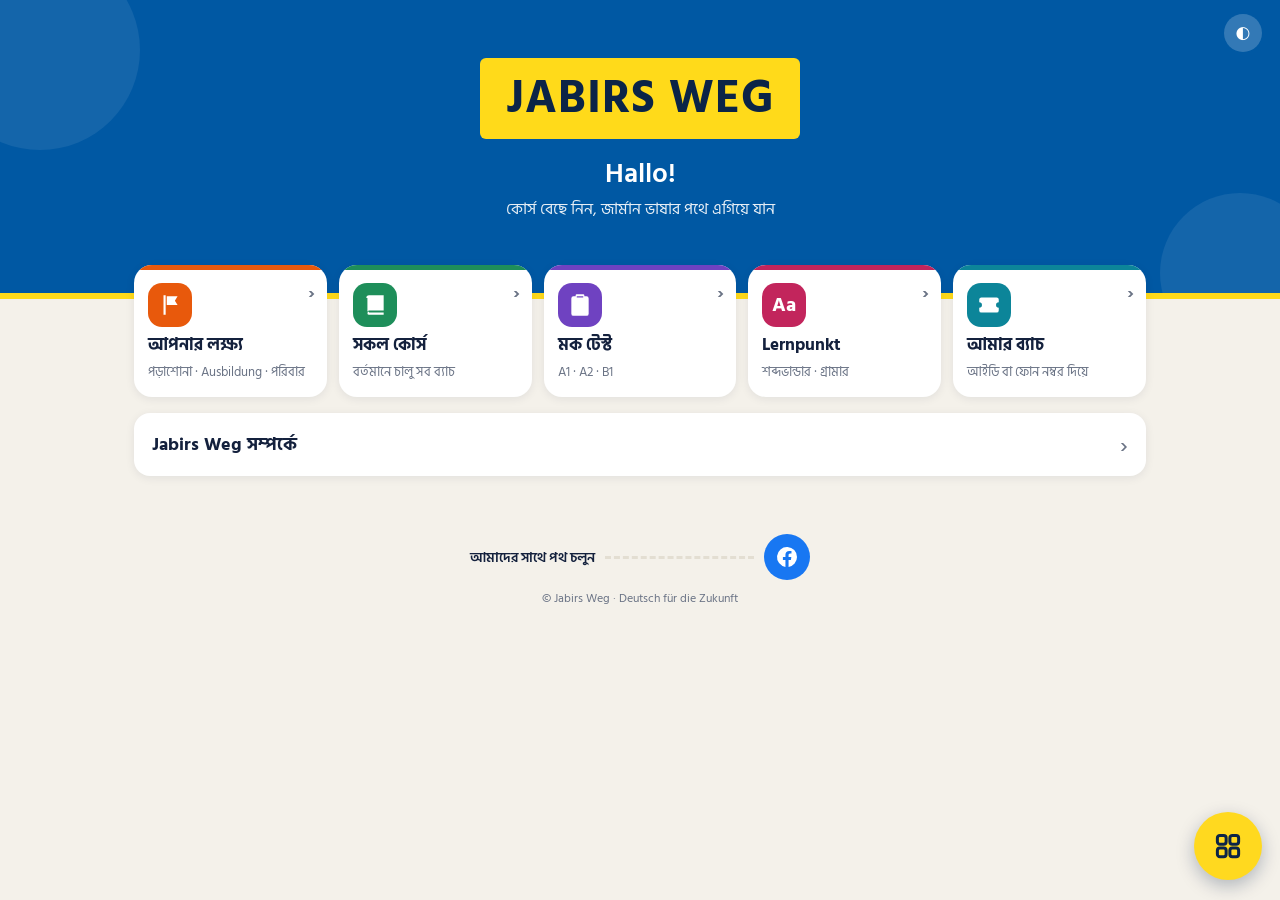
==== index.html @ dd2c8159 "Add files via upload" ====
<!DOCTYPE html>
<html lang="bn">
<head>
<meta charset="utf-8">
<meta name="viewport" content="width=device-width, initial-scale=1, viewport-fit=cover">
<title>Jabirs Weg</title>
<meta name="description" content="Deutsch für die Zukunft">
<meta property="og:type" content="website">
<meta property="og:site_name" content="Jabirs Weg">
<meta property="og:title" content="Jabirs Weg">
<meta property="og:description" content="Deutsch für die Zukunft">
<meta property="og:url" content="https://jabirsweg.live/">
<meta property="og:image" content="https://jabirsweg.live/og.png">
<meta property="og:image:type" content="image/png">
<meta property="og:image:width" content="1200">
<meta property="og:image:height" content="630">
<meta property="og:image:alt" content="Jabirs Weg">
<meta name="twitter:card" content="summary_large_image">
<meta name="twitter:image" content="https://jabirsweg.live/og.png">
<link rel="stylesheet" href="https://fonts.googleapis.com/css2?family=Hind+Siliguri:wght@400;500;600;700&display=swap">
<link rel="stylesheet" href="base.css?v=1">
<style>:root[data-theme="dark"]{--bg:#0e1625;--card:#16213a;--ink:#f1f4fa;--mute:#9aa6bf;--line:#2a3860;color-scheme:dark}
#thm{margin-left:auto;flex:none;width:38px;height:38px;border-radius:50%;border:0;background:rgba(255,255,255,.2);color:#fff;font-size:17px;line-height:1;cursor:pointer;padding:0}
#aboutCard>summary{list-style:none;cursor:pointer;display:flex;align-items:center;justify-content:space-between;gap:10px;-webkit-tap-highlight-color:transparent}#aboutCard>summary::-webkit-details-marker{display:none}#aboutCard>summary h2{margin:0}#aboutCard>summary::after{content:"›";font-size:26px;line-height:1;color:var(--mute);transition:transform .2s}#aboutCard[open]>summary::after{transform:rotate(90deg)}#aboutCard>p{animation:abin .25s ease both}@keyframes abin{from{opacity:0;transform:translateY(-4px)}to{opacity:1;transform:none}}
/* ===== স্মুথ ===== */
@view-transition{navigation:auto}
::view-transition-old(root),::view-transition-new(root){animation-duration:.22s}
html{background:var(--bg);scroll-behavior:smooth;-webkit-tap-highlight-color:transparent}
body,.card,.top,.tbody,footer,input{transition:background-color .25s ease,color .25s ease,border-color .25s ease}
button,a,.hc,.cc,.ht{transition:transform .15s ease,background-color .25s ease,color .25s ease,border-color .25s ease,opacity .2s ease,box-shadow .25s ease}
button:active,.hc:active,.cc:active,.ht:active{transform:scale(.97)}
@keyframes jwin{from{opacity:0;transform:translateY(8px)}to{opacity:1;transform:none}}
.jwa{animation:jwin .28s ease both}
@media (prefers-reduced-motion:reduce){*,*:before,*:after{animation:none!important;transition:none!important;scroll-behavior:auto!important}}
#bk{display:none!important}
main{animation:jwin .35s ease both}
main>section:not(.hide){animation:jwin .28s ease both}
</style>
<script>try{var _t=localStorage.getItem('th');if(_t)document.documentElement.setAttribute('data-theme',_t)}catch(e){}
function toggleTheme(){var d=document.documentElement,c=d.getAttribute('data-theme')||(matchMedia('(prefers-color-scheme:dark)').matches?'dark':'light'),n=c==='dark'?'light':'dark';d.setAttribute('data-theme',n);try{localStorage.setItem('th',n)}catch(e){}}</script>
<link rel="icon" href="favicon.ico?v=1" sizes="any">
<link rel="icon" type="image/png" sizes="192x192" href="icon-192.png?v=1">
<link rel="apple-touch-icon" href="apple-touch-icon.png?v=1">
<meta name="theme-color" content="#0058a3">
</head>
<body>
<div class="hero">
  <div class="top"><button id="bk" class="hide" onclick="go('')">← ফিরে যান</button><button id="thm" type="button" aria-label="ডার্ক মোড" onclick="toggleTheme()">◐</button></div>
  <div id="hHome">
    <div class="brand">Jabirs Weg</div>
    <div class="hi" id="hi">Hallo!</div>
    <p class="tag">কোর্স বেছে নিন, জার্মান ভাষার পথে এগিয়ে যান</p>
  </div>
  <div id="hCourse" class="hide">
    <div class="brand sm">Jabirs Weg</div>
    <div class="big" id="cBig"></div>
    <div class="hi" id="cTitle" style="margin-top:4px"></div>
    <p class="tag" id="cDesc"></p>
    <div id="cPrice" class="pricebadge hide"></div>
  </div>
  <div id="hAdm" class="hide"><div class="brand sm">Jabirs Weg</div><div class="hi">Admin Panel</div></div>
  <div id="hMy" class="hide"><div class="brand sm">Jabirs Weg</div><div class="hi" style="margin-top:12px">আমার ব্যাচ</div></div>
  <div id="hList" class="hide"><div class="brand sm">Jabirs Weg</div><div class="hi" style="margin-top:12px">সকল কোর্স</div></div>
  <div id="hGoal" class="hide"><div class="brand sm">Jabirs Weg</div><div class="hi" style="margin-top:12px">আপনার লক্ষ্য</div></div>
  <div id="hMock" class="hide"><div class="brand sm">Jabirs Weg</div><div class="hi" style="margin-top:12px">মক টেস্ট</div></div>
  <div id="hVocab" class="hide"><div class="brand sm">Jabirs Weg</div><div class="hi" style="margin-top:12px">ভোকাবুলারি</div></div>
</div>
<div class="stripe"></div>
<main>
  <section id="home">
    <button id="myBtn" class="hide"></button>
    <details class="card wide" id="aboutCard">
      <summary><h2>Jabirs Weg সম্পর্কে</h2></summary>
      <p style="font-size:15px;line-height:1.7;margin:6px 0 0">Jabirs Weg মানে “জাবিরের পথ”। জার্মান ভাষা শেখার এই পথে আমরা সহজ বাংলায়, ধাপে ধাপে আপনার পাশে আছি। একদম শূন্য থেকে শুরু করে স্বাধীনভাবে কথা বলা ও লেখা পর্যন্ত, নিয়মিত ক্লাস আর অনুশীলনের মাধ্যমে।</p>
      <div class="abt"><span>ছোট ব্যাচ</span><span>বাংলায় সহজ ব্যাখ্যা</span><span>A1 থেকে B1</span></div>
    </details>
  </section>
  <section id="list" class="hide">
    <div class="card wide" style="margin-top:14px"><h2>কোর্স বেছে নিন</h2><p class="sub">আপনার পছন্দের একটি কোর্স ট্যাপ করুন</p></div>
    <div id="cards" style="display:contents"><div class="card wide"><p class="sub">লোড হচ্ছে…</p></div></div>
    <div class="card wide hide" id="chipCard"><div id="fsub0" style="display:flex;flex-wrap:wrap;gap:8px"></div></div>
    <div class="card wide hide" id="doneCard"><h2>সম্পন্ন কোর্স</h2><p class="sub">যে ব্যাচগুলো সফলভাবে শেষ হয়েছে</p><div id="doneList"></div></div>
  </section>
  <section id="goal" class="hide">
    <div class="card wide" id="pathCard" style="margin-top:14px"><h2>আপনার লক্ষ্য কী?</h2><p class="sub">লক্ষ্যটা বেছে নিন, পথের স্টেশনগুলো একে একে খুলে যাবে</p><div class="mv" id="mv"></div><div id="mvTxt"></div></div>
  </section>
  <section id="mock" class="hide"><div id="mockBox"></div></section>
  <section id="vocab" class="hide"><div id="vocabBox"></div></section>

  <section id="course" class="hide">
    <div class="card">
      <div id="learnWrap"><h2>এই কোর্সে কী শিখবেন</h2><ul class="lrn" id="cList"></ul></div>
      <div id="cInfo"></div>
    </div>
    <div class="card">
      <div class="free"><div><h2>আসন পরিস্থিতি</h2><p class="sub" id="fsub"></p></div><div><b id="fn">30</b> <span class="sub">টি খালি</span></div></div>
      <div class="seats" id="seats"></div>
    </div>
    <div class="card hide" id="waitCard" style="text-align:center">
      <h2>রেজিস্ট্রেশন এখনো শুরু হয়নি</h2>
      <p class="sub">রেজিস্ট্রেশন শুরু হবে</p>
      <div style="font-size:18px;font-weight:700;margin:4px 0" id="waitWhen"></div>
      <div class="cd"><b id="waitCd" style="font-size:26px"></b></div>
      <p class="sub" style="margin-top:10px">সময় হলে এই পেজেই ফর্ম নিজে থেকে খুলে যাবে। পেজটা খোলা রাখুন।</p>
    </div>
    <div class="card" id="formCard">
      <h2 id="fTitle"></h2>
      <label class="f">নাম<input class="t" id="nm" autocomplete="name" spellcheck="false"></label>
      <label class="f">মোবাইল নম্বর<input class="t" id="ph" inputmode="tel" placeholder="01XXXXXXXXX" autocomplete="tel"></label>
      <label class="f">ইমেইল<input class="t" id="em" type="email" autocomplete="email"></label>
      <div aria-hidden="true" style="position:absolute;left:-9999px;top:auto;width:1px;height:1px;overflow:hidden"><label>Website<input id="hp" tabindex="-1" autocomplete="off"></label></div>
      <div style="background:var(--soft);border-radius:12px;padding:12px;margin-top:14px">
        <span class="sub">আপনি মানুষ কি না নিশ্চিত হতে ছোট একটা প্রশ্নের উত্তর দিন:</span>
        <div style="font-size:24px;font-weight:700;margin:6px 0" id="chQ">…</div>
        <input class="t" id="chA" inputmode="numeric" autocomplete="off" placeholder="উত্তর লিখুন">
        <button class="g" style="padding:4px 12px;font-size:12px;margin-top:8px" onclick="loadChallenge(true)">অন্য প্রশ্ন</button>
      </div>
      <button class="w" id="subBtn" onclick="submitReg()">আমার আসন বুক করুন →</button>
      <div class="msg" id="err"></div>
    </div>
    <div class="hide" id="okCard">
      <div class="card" style="text-align:center">
        <div>Willkommen! আমার আইডি</div>
        <div class="no2" id="okNo"></div>
        <p class="sub">আইডিটা সংরক্ষণ করুন। পেমেন্ট নিশ্চিত হলে "আমার ব্যাচ" পেজে স্ট্যাটাস Paid হবে।</p>
        <img id="tkImg" class="tkimg" alt="Ticket">
        <div class="tools" style="justify-content:center"><button onclick="saveTicket()">টিকিট ডাউনলোড</button><button class="g hide" id="shBtn" onclick="shareTicket()">শেয়ার করুন</button></div>
        <p class="sub" style="font-size:12px">ডাউনলোড না হলে ছবিটা চেপে ধরে সেভ করুন।</p>
        <button class="g w" onclick="copyNo()" id="cpBtn">আমার আইডি কপি করুন</button>
        <button class="w" onclick="go('my')">আমার ব্যাচ পেজ দেখুন →</button>
      </div>
    </div>
    <div class="card closed hide" id="closedCard">
      <h2 id="clTitle">Registration Closed</h2>
      <div id="clMsg"></div>
    </div>
  </section>

  <section id="my" class="hide">
    <div class="card" id="myLookup">
      <h2>আমার ব্যাচ দেখুন</h2>
      <p class="sub">আমার আইডি মনে না থাকলে মোবাইল নম্বর দিলেই হবে</p>
      <label class="f">আমার আইডি অথবা মোবাইল নম্বর<input class="t" id="myKey" placeholder="JW123456 অথবা 01XXXXXXXXX" autocomplete="off" spellcheck="false"></label>
      <button class="w" onclick="lookupMy()">দেখুন</button>
      <div class="msg" id="myErr"></div>
    </div>
    <div id="myRes" class="hide">
      <div id="myList"></div>
      <button class="w g" onclick="forgetMy()">অন্য বুকিং দেখুন</button>
    </div>
  </section>

  <section id="adm" class="hide">
    <div class="card" id="loginCard">
      <h2>Admin Login</h2>
      <label class="f">ইমেইল<input class="t" id="ae" type="email" autocomplete="username"></label>
      <label class="f">পাসওয়ার্ড<input class="t" id="pw" type="password" autocomplete="current-password"></label>
      <button class="w" onclick="login()">লগইন</button>
      <div class="msg" id="lerr"></div>
    </div>
    <div class="card hide" id="panel">
      <div class="tabs" id="tabs">
        <button class="on" data-t="ov">ওভারভিউ</button>
        <button data-t="bk">বুকিং<span class="cnt hide" id="newCnt"></span></button>
        <button data-t="co">কোর্স</button>
        <button class="lo" onclick="logout()">লগআউট</button>
      </div>

      <div id="tOv">
        <div id="newBanner" class="hide" onclick="goTab('bk')" style="background:#fff0b3;color:#6b5200;border-radius:10px;padding:10px 12px;margin-bottom:10px;font-weight:600;cursor:pointer"></div>
        <div id="sum" style="display:grid;grid-template-columns:repeat(auto-fit,minmax(100px,1fr));gap:8px"></div>
        <h2 class="sh">কোর্স অবস্থা <span class="sub" style="font-weight:400">(ট্যাপ করলে এডিট)</span></h2>
        <div id="ovCourses"></div>
        <h2 class="sh">সাম্প্রতিক বুকিং</h2>
        <div id="ovRecent"></div>
        <button class="g w" onclick="goTab('bk')">সব বুকিং দেখুন →</button>
      </div>

      <div id="tBk" class="hide">
        <div id="seenBar" class="hide"><span id="seenTxt"></span><button onclick="markSeen()">সব দেখেছি ✓</button></div>
        <input class="t" id="q" placeholder="নাম, বুকিং নম্বর, ফোন বা ব্যাচ কোড খুঁজুন" oninput="qIn()" autocomplete="off" spellcheck="false">
        <div class="tools" style="margin-top:8px"><button class="g" id="fBtn" onclick="toggleF()">ফিল্টার ▾</button><button onclick="csv()">CSV ডাউনলোড</button></div>
        <div id="fPanel" class="hide">
          <div class="tools">
            <select class="t" id="fc" onchange="fch()"><option value="">সব কোর্স</option></select>
            <select class="t" id="fb" onchange="fch()"><option value="">সব ব্যাচ</option></select>
            <select class="t" id="fp" onchange="fch()"><option value="">সব পেমেন্ট</option><option value="paid">Paid</option><option value="pending">Pending</option></select>
            <select class="t" id="fs" onchange="fch()"><option value="">সব স্ট্যাটাস</option><option value="active">Active</option><option value="cancelled">Cancelled</option></select>
            <button class="g" onclick="clearF()">রিসেট</button>
          </div>
        </div>
        <div class="sub" id="shown" style="margin:8px 0"></div>
        <div id="bkList"></div>
        <button class="g w hide" id="moreBtn" onclick="moreBk()">আরও দেখান</button>
      </div>

      <div id="tCo" class="hide">
        <button class="y w" style="margin-top:0" onclick="addCourse()">+ নতুন কোর্স যোগ করুন</button>
        <div id="ctl" style="margin-top:12px"></div>
        <h2 class="sh">সম্পন্ন কোর্স</h2>
        <p class="sub">"ব্যাচ সম্পন্ন করুন" চাপলে এখানে জমা হয় আর হোম পেজেও দেখায়।</p>
        <div id="doneAdm"></div>
      </div>
    </div>
  </section>
</main>
<footer><a class="fbw" href="https://www.facebook.com/share/1PiMuePZN2/" target="_blank" rel="noopener" aria-label="Facebook পেজে যান"><span>আমাদের সাথে পথ চলুন</span><i class="fbl"></i><span class="fb"><svg viewBox="0 0 24 24" width="24" height="24" fill="currentColor"><path d="M22 12a10 10 0 1 0-11.56 9.88v-6.99H7.9V12h2.54V9.8c0-2.5 1.49-3.89 3.78-3.89 1.09 0 2.24.2 2.24.2v2.46h-1.26c-1.24 0-1.63.77-1.63 1.56V12h2.78l-.44 2.89h-2.34v6.99A10 10 0 0 0 22 12z"/></svg></span></a><div>© Jabirs Weg · Deutsch für die Zukunft</div></footer>
<div id="dv" class="hide"><div id="dvh" class="dvh"></div><div id="dvb" class="dvb"></div><div id="dvn" class="dvn"></div></div>
<script src="config.js"></script>
<script>window.JW_V='3';</script>
<script src="core.js?v=2"></script>
<script src="courses.js?v=2"></script>
<script src="goal.js?v=3"></script>
<script src="ticket.js?v=3"></script>
<script src="payment.js?v=3"></script>
<script src="my.js?v=3"></script>
<script src="home2.js?v=4"></script>
<script src="boot.js?v=1"></script>
<script src="nav.js?v=2"></script>
</body>
</html>
---- base.css ----
:root{--bg:#f4f1ea;--card:#fff;--ink:#14213d;--mute:#6a7385;--line:#e3ded2;--yel:#ffda1a;--p:#0058a3;box-sizing:border-box;padding-bottom:env(safe-area-inset-bottom,0px)}
@media(prefers-color-scheme:dark){:root:not([data-theme="light"]){--bg:#0e1625;--card:#16213a;--ink:#f1f4fa;--mute:#9aa6bf;--line:#2a3860}}
*{box-sizing:border-box}
body{margin:0;background:var(--bg);color:var(--ink);font-family:'Hind Siliguri',system-ui,sans-serif;line-height:1.5;--soft:color-mix(in srgb,var(--p) 12%,var(--card))}
.hero{background:var(--p);color:#fff;padding:calc(env(safe-area-inset-top,0px) + 14px) 18px 56px;position:relative;text-align:center;overflow:hidden}
.hero:before,.hero:after{content:"";position:absolute;border-radius:50%;background:rgba(255,255,255,.08)}
.hero:before{width:200px;height:200px;left:-60px;top:-50px}.hero:after{width:160px;height:160px;right:-40px;bottom:-60px}
.top{display:flex;justify-content:space-between;position:relative;z-index:1;min-height:32px}
.top button{background:rgba(255,255,255,.18);color:#fff;padding:6px 14px;font-size:13px}
.brand{display:inline-block;margin-top:6px;background:var(--yel);color:#0b2447;font-weight:700;font-size:32px;letter-spacing:1px;text-transform:uppercase;padding:4px 18px;border-radius:6px;position:relative;z-index:1}
.brand.sm{font-size:16px;padding:2px 10px;margin:0}
.hi{font-size:22px;font-weight:600;margin:14px 0 2px;min-height:34px;position:relative;z-index:1}
.tag{opacity:.9;margin:0;position:relative;z-index:1}
.big{font-size:76px;font-weight:700;line-height:1;margin-top:6px;color:var(--yel);position:relative;z-index:1}
.stripe{height:6px;background:var(--yel)}
main{max-width:520px;margin:-34px auto 0;padding:0 14px 40px;position:relative;z-index:2}
.card{background:var(--card);border-radius:16px;padding:18px;margin-top:14px;box-shadow:0 2px 10px rgba(0,30,70,.08)}
h2{margin:0 0 4px;font-size:18px}
.sub{color:var(--mute);font-size:14px;margin:0}
.cc{display:flex;align-items:center;gap:14px;width:100%;text-align:left;background:var(--card);color:var(--ink);border-radius:16px;padding:14px;margin-top:12px;border:0;border-left:8px solid var(--c);box-shadow:0 2px 10px rgba(0,30,70,.08)}
.cc em{font-style:normal;font-weight:700;font-size:28px;background:var(--c);color:#fff;border-radius:14px;width:64px;height:64px;display:grid;place-items:center;flex:none}
.cc b{display:block;font-size:17px}.cc small{color:var(--mute);font-size:13px;font-weight:400}
.cc span.go{margin-left:auto;font-size:22px;color:var(--c)}
.free{display:flex;justify-content:space-between;align-items:baseline}
.free b{font-size:22px;color:var(--p)}
.seats{display:grid;grid-template-columns:repeat(10,1fr);gap:5px;margin-top:10px}
.seats i{aspect-ratio:1;border-radius:6px;border:2px solid var(--line);background:var(--soft)}
.seats i.t{background:var(--p);border-color:var(--p)}
ul.lrn{margin:8px 0 0;padding-left:20px;font-size:15px}
label.f{display:block;font-size:14px;font-weight:500;margin-top:10px}
.t{width:100%;padding:12px;margin-top:4px;border:1px solid var(--line);border-radius:10px;background:var(--bg);color:var(--ink);font:inherit}
button{font:inherit;font-weight:600;cursor:pointer;border:0;border-radius:24px;padding:12px 18px;background:var(--p);color:#fff}
button.y{background:var(--yel);color:#0b2447}
button.g{background:transparent;color:var(--ink);border:1px solid var(--line)}
.w{width:100%;margin-top:16px;font-size:16px}
.msg{margin-top:10px;font-size:14px;color:#c0392b}
.ticket{background:var(--p);color:#fff;border-radius:16px;padding:18px;position:relative;text-align:center;margin-top:14px}
.ticket:before,.ticket:after{content:"";position:absolute;top:56%;width:22px;height:22px;border-radius:50%;background:var(--bg)}
.ticket:before{left:-11px}.ticket:after{right:-11px}
.ticket .no{font-size:34px;font-weight:700;color:var(--yel);letter-spacing:1px}
.ticket hr{border:0;border-top:2px dashed rgba(255,255,255,.4);margin:14px 0}
.ticket p{margin:2px 0;font-size:14px}
.closed{text-align:center;border:2px solid var(--p)}
.closed h2{color:var(--p);font-size:24px}
.chk{display:flex;gap:8px;margin-top:8px}.chk .t{margin:0}
.res{margin-top:10px;font-size:14px}
.tools{display:flex;gap:8px;flex-wrap:wrap;margin:10px 0}
.tools .t{flex:1;min-width:150px;margin:0}
.sc{overflow-x:auto}
table{border-collapse:collapse;width:100%;font-size:13px;white-space:nowrap}
th,td{padding:8px;border-bottom:1px solid var(--line);text-align:left}
.pill{padding:2px 8px;border-radius:20px;font-size:12px;font-weight:600}
.pen{background:#fff0b3;color:#6b5200}.pd{background:#d3f0dc;color:#17632f}.cx{background:#f8d3d3;color:#8b1a1a}
td button{padding:4px 10px;font-size:12px;margin-right:4px}
.hide{display:none}
footer{text-align:center;color:var(--mute);font-size:12px;padding:10px}
@media(min-width:600px){main{max-width:680px}}
@media(min-width:900px){
main{max-width:1040px}
.hero{padding-bottom:72px}
.brand{font-size:46px;padding:6px 26px}.brand.sm{font-size:20px;padding:3px 12px}
.hi{font-size:28px}.big{font-size:100px}
#home:not(.hide){display:grid;grid-template-columns:repeat(3,1fr);gap:16px}
#home>*{margin-top:0!important}
.cc{flex-direction:column;text-align:center;padding:28px 16px;border-left:0;border-top:8px solid var(--c);gap:10px}
.cc span.go{margin:0}
#course:not(.hide){display:grid;grid-template-columns:1fr 1fr;gap:16px;align-items:start}
#course>*{margin-top:0}
#course>:nth-child(-n+2){grid-column:1}
#course>:nth-child(n+3){grid-column:2;grid-row:1/span 2}
#adm #loginCard{max-width:420px;margin:14px auto 0}
}
.bdg{background:var(--soft);color:var(--ink);font-size:12px;padding:2px 10px;border-radius:20px;font-weight:600}
.bdg.off{background:#f8d3d3;color:#8b1a1a}
.cc .bdg{margin-left:auto}.cc span.go{margin-left:10px}
.tile{background:var(--soft);border-radius:10px;padding:8px;text-align:center;font-size:12px}
.tile b{display:block;font-size:22px;color:var(--p)}
.lc{border:1px solid var(--line);border-radius:12px;padding:10px 12px;margin-bottom:10px}
@media(min-width:900px){.cc .bdg,.cc span.go{margin:0}}
.irow{display:flex;justify-content:space-between;gap:14px;padding:7px 0;border-bottom:1px dashed var(--line);font-size:14px}
.irow span{color:var(--mute);flex:none}.irow b{text-align:right;font-weight:600}
.bdg{white-space:nowrap}
.seats{grid-template-columns:repeat(10,minmax(0,1fr))}
.seats i{display:block;min-width:0}
.cc small{display:block}
.cc .bdg{margin:6px 0 0;display:inline-block;font-size:14px;font-weight:700}
.wide{grid-column:1/-1}
textarea.t{resize:vertical;margin-top:8px;display:block}
select.t{margin-top:0}
@media(min-width:900px){#cards>.cc{margin-top:0}}
.tabs{display:flex;gap:6px;position:sticky;top:0;background:var(--card);padding:6px 0 10px;z-index:5;overflow-x:auto;margin-bottom:6px}
.tabs button{background:var(--soft);color:var(--ink);padding:9px 14px;font-size:14px;white-space:nowrap;flex:none}
.tabs button.on{background:var(--p);color:#fff}
.tabs .lo{margin-left:auto;background:transparent;border:1px solid var(--line)}
.cnt{background:#c0392b;color:#fff;border-radius:10px;padding:0 7px;font-size:12px;margin-left:6px}
.sh{font-size:15px;margin:18px 0 8px}
.bk{border:1px solid var(--line);border-radius:12px;padding:10px 12px;margin-bottom:8px}
.bk .tools{margin:8px 0 0}.bk .tools button{padding:6px 12px;font-size:13px;flex:none}
.bk-top{display:flex;justify-content:space-between;align-items:center;gap:8px}
.bk a{color:var(--ink)}
.row{display:flex;justify-content:space-between;align-items:center;gap:10px;padding:9px 0;border-bottom:1px solid var(--line);font-size:14px}
.prog{height:6px;background:var(--line);border-radius:4px;overflow:hidden;margin-top:4px}.prog i{display:block;height:100%}
.crow{border:1px solid var(--line);border-radius:12px;margin-bottom:10px;overflow:hidden}
.crow .hd{display:flex;justify-content:space-between;align-items:center;gap:8px;padding:10px 12px;cursor:pointer}
.crow .qk{display:flex;gap:6px;flex-wrap:wrap;padding:0 12px 10px}
.crow .qk button{padding:5px 12px;font-size:12px;background:var(--soft);color:var(--ink)}
.crow .qk button.on{background:#d3f0dc;color:#17632f}.crow .qk button.off{background:#f8d3d3;color:#8b1a1a}
.crow .ed{padding:0 12px 12px;border-top:1px dashed var(--line)}
.ed .grp{font-weight:600;font-size:13px;color:var(--mute);margin:14px 0 2px}
#seenBar{display:flex;justify-content:space-between;align-items:center;gap:8px;background:#fff0b3;color:#6b5200;border-radius:10px;padding:8px 12px;margin:10px 0;font-weight:600;font-size:14px}
#seenBar button{padding:5px 12px;font-size:13px}
.tkimg{width:100%;max-width:560px;border-radius:12px;display:block;margin:12px auto;box-shadow:0 2px 12px rgba(0,30,70,.18)}
.no2{font-size:30px;font-weight:700;color:var(--p);letter-spacing:1px}
.cd{background:var(--soft);border-radius:14px;padding:14px;text-align:center;font-size:15px;margin-top:8px}
.cd b{display:block;font-size:34px;color:var(--p);line-height:1.2}
#dv{position:fixed;left:0;right:0;top:0;bottom:0;z-index:60;background:var(--bg);overflow-y:auto;-webkit-overflow-scrolling:touch}
.dvh{color:#fff;text-align:center;padding:calc(env(safe-area-inset-top,0px) + 12px) 16px 64px}
.xb{background:rgba(255,255,255,.2);color:#fff;padding:7px 14px;font-size:13px}
.av{width:76px;height:76px;border-radius:50%;background:rgba(255,255,255,.22);display:grid;place-items:center;font-size:34px;font-weight:700;margin:10px auto 8px}
.dn{font-size:24px;margin:0;line-height:1.3}
.dno{margin-top:4px;font-size:15px;opacity:.95;letter-spacing:.5px}
.cp{background:rgba(255,255,255,.2);color:#fff;padding:2px 10px;font-size:12px;margin-left:6px}
.dp{margin-top:10px;display:flex;gap:6px;justify-content:center;flex-wrap:wrap}
.dvb{max-width:560px;margin:-44px auto 0;padding:0 14px 110px;position:relative}
.dvb .card{margin-top:12px}
.dvb .irow a{color:var(--ink);font-weight:600}
.dvn{position:fixed;left:0;right:0;bottom:0;display:flex;gap:8px;padding:10px 14px calc(env(safe-area-inset-bottom,0px) + 10px);background:var(--card);border-top:1px solid var(--line);z-index:61}
.dvn button{padding:12px 16px}
.dvn .mid{flex:1}
button:disabled{opacity:.4}

.chs{display:flex;flex-wrap:wrap;gap:5px;margin-top:6px}.chs u{text-decoration:none;font-size:12px;background:var(--soft);padding:2px 8px;border-radius:20px}
.cc>span:nth-child(2){flex:1;min-width:0}
.bar{display:block;height:6px;border-radius:6px;background:var(--soft);margin-top:8px;overflow:hidden}.bar s{display:block;height:100%;background:var(--c);border-radius:6px}
.bdg.hot{background:#ffe0e0;color:#a31919}
@media(min-width:900px){.chs{justify-content:center}.cc>span:nth-child(2){align-self:stretch;flex:none}}
.wg{display:flex;justify-content:space-between;margin-top:16px;position:relative}
.wg:before{content:"";position:absolute;left:8%;right:8%;top:26px;border-top:3px dashed var(--line)}
.wg a{position:relative;z-index:1;text-align:center;flex:1;cursor:pointer}
.wg i{font-style:normal;display:grid;place-items:center;width:52px;height:52px;margin:0 auto;border-radius:50%;background:var(--c);color:#fff;font-weight:700;box-shadow:0 0 0 5px var(--card)}
.wg .fin i{font-size:24px}.wg small{display:block;color:var(--mute);font-size:12px;margin-top:6px}
.abt{display:flex;flex-wrap:wrap;gap:8px;margin-top:12px}.abt span{background:var(--soft);border-radius:20px;padding:4px 12px;font-size:13px;font-weight:600}
.fb{display:inline-grid;place-items:center;width:46px;height:46px;border-radius:50%;background:#1877f2;color:#fff;margin:4px 0 8px}

.mt{background:var(--soft);border-radius:12px;padding:12px;margin-top:12px;font-size:14px;line-height:1.7}.mt small{display:block;color:var(--mute);margin-top:6px;font-size:12px;line-height:1.5}
.tl{margin:16px 0 0;padding:0;list-style:none}
.tl li{position:relative;padding:2px 0 16px 40px;font-size:15px;line-height:1.5;opacity:0;animation:tlin .4s ease forwards}
.tl li:before{content:"";position:absolute;left:12px;top:28px;bottom:0;border-left:3px dashed var(--line)}
.tl li:last-child{padding-bottom:0}.tl li:last-child:before{display:none}
.tl li i{position:absolute;left:0;top:0;width:28px;height:28px;border-radius:50%;background:var(--soft);border:2px solid var(--line);font-style:normal;font-size:13px;font-weight:700;display:grid;place-items:center}
.tl li.me i{background:var(--yel);border-color:var(--yel);color:#0b2447}.tl li.me b{display:block}
.tl .tg{display:inline-block;background:var(--yel);color:#0b2447;font-size:12px;font-weight:700;border-radius:20px;padding:1px 10px;margin-top:2px}
.tl small{display:block;color:var(--mute);font-size:12px;margin-top:10px}
.gt{background:var(--soft);border-radius:14px;padding:14px;margin-top:12px;text-align:center}.gt .de{font-size:22px;font-weight:700;color:var(--p)}.gt .pr{font-size:15px;margin-top:4px}.gt .mn{color:var(--mute);font-size:14px;margin-top:2px}.gt small{display:block;margin-top:10px;color:var(--mute);font-size:12px}
.tl{margin:16px 0 0;padding:0;list-style:none}
.tl li{position:relative;padding:2px 0 16px 40px;font-size:15px;line-height:1.5;opacity:0;animation:tlin .4s ease forwards}
.tl li:before{content:"";position:absolute;left:12px;top:30px;bottom:2px;border-left:3px dashed var(--line)}
.tl li:last-child{padding-bottom:0}.tl li:last-child:before{display:none}
.tl li i{position:absolute;left:0;top:0;width:28px;height:28px;border-radius:50%;background:var(--soft);border:2px solid var(--line);font-style:normal;font-size:13px;font-weight:700;display:grid;place-items:center}
.tl li.me i{background:var(--yel);border-color:var(--yel);color:#0b2447}.tl li.me b{display:block}
.tl .tg{display:inline-block;background:var(--yel);color:#0b2447;font-size:12px;font-weight:700;border-radius:20px;padding:1px 10px;margin-top:2px}
.tn{display:block;color:var(--mute);font-size:12px;margin-top:12px}
.mv{display:grid;grid-template-columns:repeat(3,1fr);gap:8px;margin-top:12px}.mv button{display:flex;flex-direction:column;align-items:center;gap:4px;background:var(--soft);color:var(--ink);border-radius:16px;padding:12px 6px;font-size:13px;line-height:1.3}.mv button span{font-size:30px;line-height:1}.mv button.on{background:var(--p);color:#fff}.mv button.on+*{}
@keyframes tlin{from{opacity:0;transform:translateY(8px)}to{opacity:1;transform:none}}@media(prefers-reduced-motion:reduce){.tl li{animation:none;opacity:1}}
.fbw{display:flex;align-items:center;gap:10px;max-width:340px;margin:8px auto 10px;color:var(--ink);text-decoration:none;font-size:14px;font-weight:600}.fbl{flex:1;border-top:3px dashed var(--line)}.fbw .fb{margin:0;flex:none}
.sws{display:flex;flex-wrap:wrap;gap:8px;align-items:center;margin:8px 0 4px}
.sw{width:34px;height:34px;border-radius:50%;padding:0;border:3px solid var(--card);box-shadow:0 0 0 1px var(--line)}
.sw.on{box-shadow:0 0 0 3px var(--ink)}
.swc{position:relative;width:34px;height:34px;border-radius:50%;border:2px dashed var(--mute);display:grid;place-items:center;cursor:pointer;font-weight:700;overflow:hidden;color:var(--mute)}
.swc input{position:absolute;left:0;top:0;width:100%;height:100%;opacity:0;cursor:pointer}
.dc{width:44px;height:44px;border-radius:12px;color:#fff;font-weight:700;display:grid;place-items:center;flex:none;font-size:15px}
.pr{display:inline-block;background:var(--yel);color:#0b2447;font-weight:700;font-size:14px;padding:2px 12px;border-radius:12px;margin-bottom:6px}
.pricebadge{display:inline-block;background:var(--yel);color:#0b2447;font-weight:700;font-size:20px;padding:6px 20px;border-radius:24px;margin-top:12px;position:relative;z-index:1}
/* সকল কোর্স পেজ */
@media(min-width:900px){#list:not(.hide){display:grid;grid-template-columns:repeat(3,1fr);gap:16px}#list>*{margin-top:0!important}}
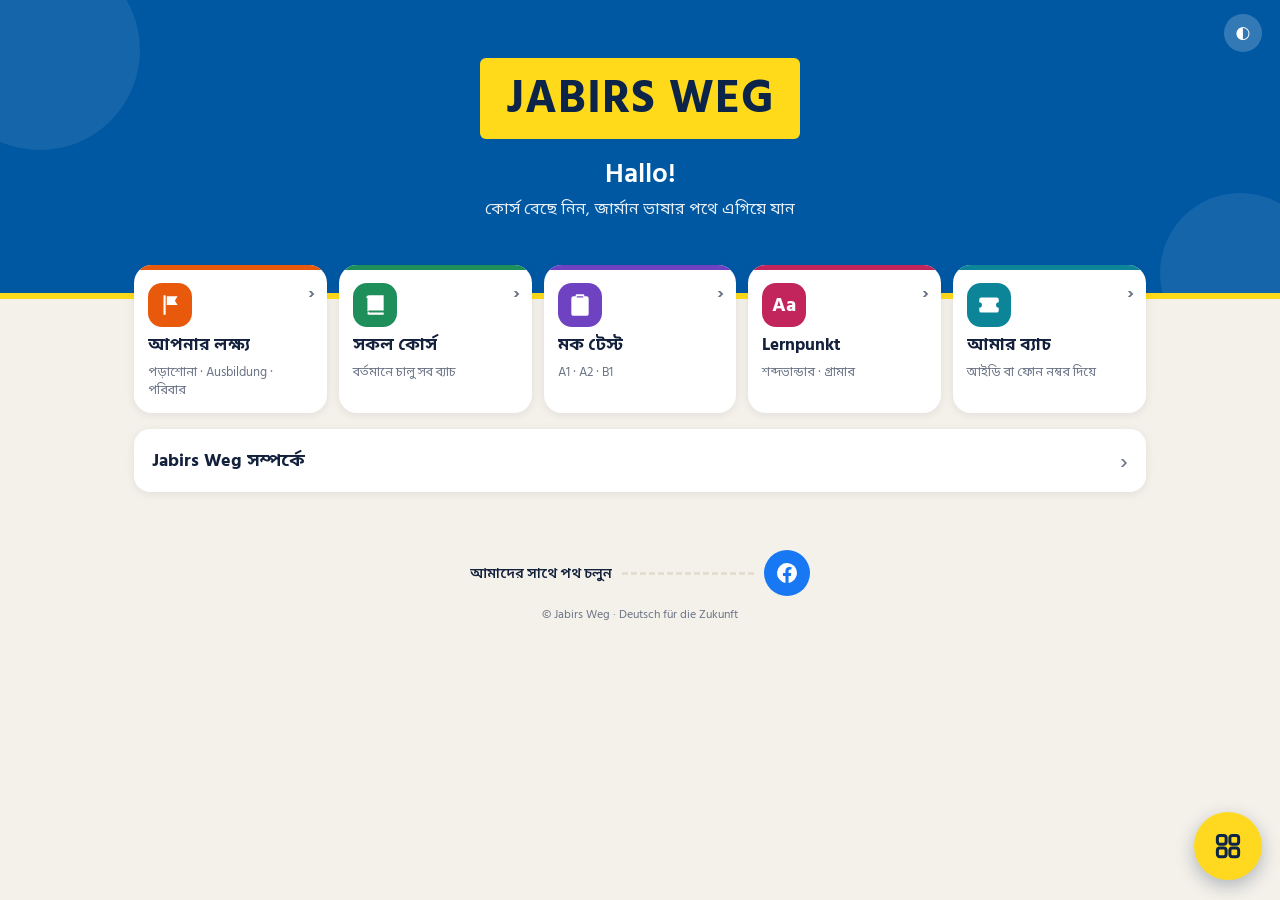
==== commit 8f551083: "Add files via upload" ====
--- a/index.html
+++ b/index.html
@@ -18,7 +18,7 @@
 <meta name="twitter:card" content="summary_large_image">
 <meta name="twitter:image" content="https://jabirsweg.live/og.png">
 <link rel="stylesheet" href="https://fonts.googleapis.com/css2?family=Hind+Siliguri:wght@400;500;600;700&display=swap">
-<link rel="stylesheet" href="base.css?v=1">
+<link rel="stylesheet" href="base.css?v=2">
 <style>:root[data-theme="dark"]{--bg:#0e1625;--card:#16213a;--ink:#f1f4fa;--mute:#9aa6bf;--line:#2a3860;color-scheme:dark}
 #thm{margin-left:auto;flex:none;width:38px;height:38px;border-radius:50%;border:0;background:rgba(255,255,255,.2);color:#fff;font-size:17px;line-height:1;cursor:pointer;padding:0}
 #aboutCard>summary{list-style:none;cursor:pointer;display:flex;align-items:center;justify-content:space-between;gap:10px;-webkit-tap-highlight-color:transparent}#aboutCard>summary::-webkit-details-marker{display:none}#aboutCard>summary h2{margin:0}#aboutCard>summary::after{content:"›";font-size:26px;line-height:1;color:var(--mute);transition:transform .2s}#aboutCard[open]>summary::after{transform:rotate(90deg)}#aboutCard>p{animation:abin .25s ease both}@keyframes abin{from{opacity:0;transform:translateY(-4px)}to{opacity:1;transform:none}}
@@ -42,6 +42,9 @@
 <link rel="icon" type="image/png" sizes="192x192" href="icon-192.png?v=1">
 <link rel="apple-touch-icon" href="apple-touch-icon.png?v=1">
 <meta name="theme-color" content="#0058a3">
+<link rel="preload" href="bn-400.woff" as="font" type="font/woff" crossorigin>
+<link rel="preload" href="bn-700.woff" as="font" type="font/woff" crossorigin>
+<link rel="stylesheet" href="fonts.css?v=1">
 </head>
 <body>
 <div class="hero">
@@ -216,6 +219,6 @@
 <script src="my.js?v=3"></script>
 <script src="home2.js?v=4"></script>
 <script src="boot.js?v=1"></script>
-<script src="nav.js?v=2"></script>
+<script src="nav.js?v=3"></script>
 </body>
 </html>
--- a/base.css
+++ b/base.css
@@ -3,7 +3,7 @@
 :root{--bg:#f4f1ea;--card:#fff;--ink:#14213d;--mute:#6a7385;--line:#e3ded2;--yel:#ffda1a;--p:#0058a3;box-sizing:border-box;padding-bottom:env(safe-area-inset-bottom,0px)}
 @media(prefers-color-scheme:dark){:root:not([data-theme="light"]){--bg:#0e1625;--card:#16213a;--ink:#f1f4fa;--mute:#9aa6bf;--line:#2a3860}}
 *{box-sizing:border-box}
-body{margin:0;background:var(--bg);color:var(--ink);font-family:'Hind Siliguri',system-ui,sans-serif;line-height:1.5;--soft:color-mix(in srgb,var(--p) 12%,var(--card))}
+body{margin:0;background:var(--bg);color:var(--ink);font-family:'Noto Sans Bengali','Hind Siliguri',system-ui,sans-serif;line-height:1.5;--soft:color-mix(in srgb,var(--p) 12%,var(--card))}
 .hero{background:var(--p);color:#fff;padding:calc(env(safe-area-inset-top,0px) + 14px) 18px 56px;position:relative;text-align:center;overflow:hidden}
 .hero:before,.hero:after{content:"";position:absolute;border-radius:50%;background:rgba(255,255,255,.08)}
 .hero:before{width:200px;height:200px;left:-60px;top:-50px}.hero:after{width:160px;height:160px;right:-40px;bottom:-60px}
--- a/fonts.css
+++ b/fonts.css
@@ -0,0 +1,5 @@
+/* বাংলা ফন্ট: Noto Sans Bengali (শুধু বাংলা অক্ষর)। ইংরেজি/জার্মান অক্ষর Hind Siliguri থেকে আসে */
+@font-face{font-family:'Noto Sans Bengali';src:url(bn-400.woff) format('woff');font-weight:400 500;font-style:normal;font-display:swap;unicode-range:U+0980-09FF,U+0964-0965,U+200C-200D,U+25CC}
+@font-face{font-family:'Noto Sans Bengali';src:url(bn-600.woff) format('woff');font-weight:600;font-style:normal;font-display:swap;unicode-range:U+0980-09FF,U+0964-0965,U+200C-200D,U+25CC}
+@font-face{font-family:'Noto Sans Bengali';src:url(bn-700.woff) format('woff');font-weight:700;font-style:normal;font-display:swap;unicode-range:U+0980-09FF,U+0964-0965,U+200C-200D,U+25CC}
+@font-face{font-family:'Noto Sans Bengali';src:url(bn-900.woff) format('woff');font-weight:800 900;font-style:normal;font-display:swap;unicode-range:U+0980-09FF,U+0964-0965,U+200C-200D,U+25CC}
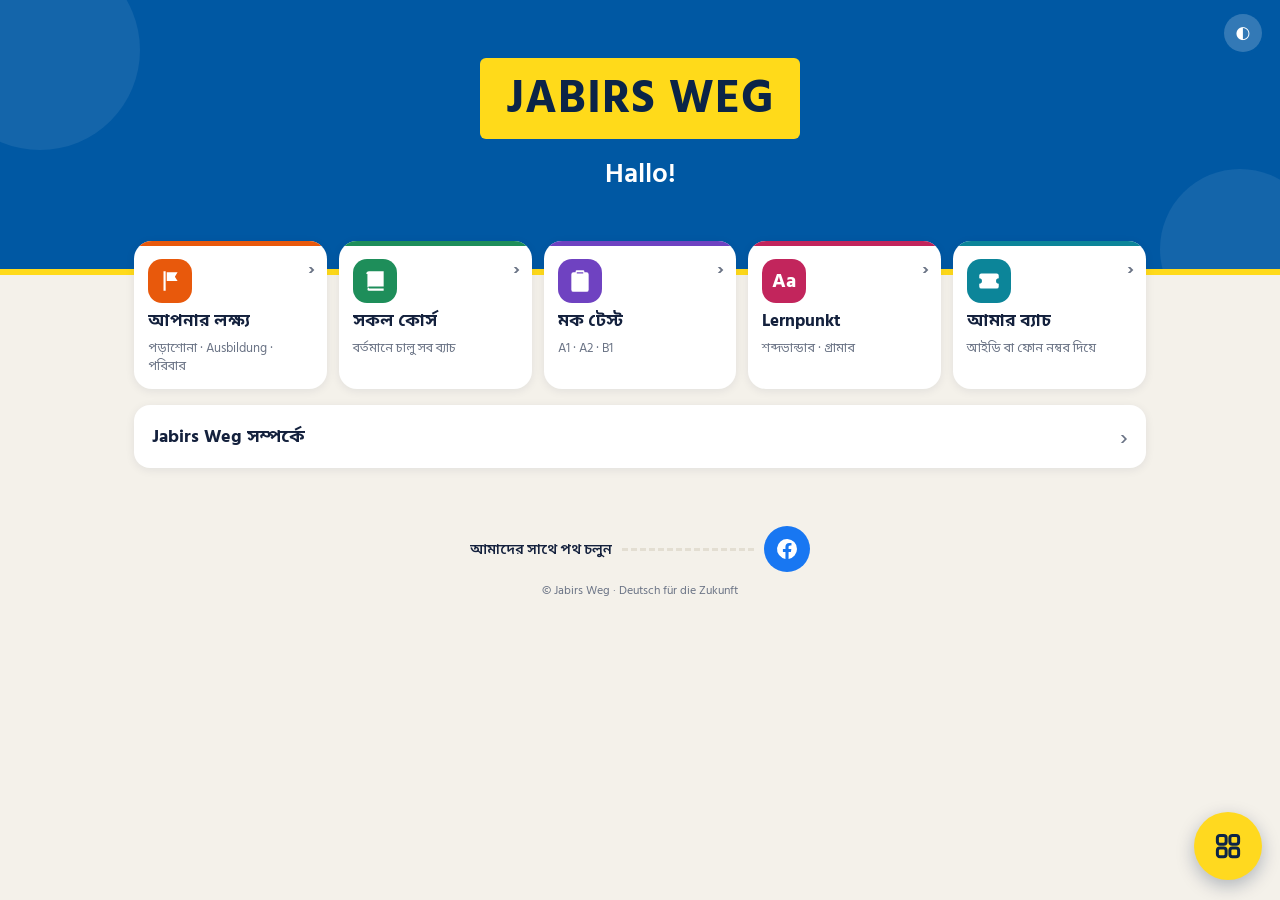
==== commit c467297a: "Update index.html" ====
--- a/index.html
+++ b/index.html
@@ -32,7 +32,7 @@
 @keyframes jwin{from{opacity:0;transform:translateY(8px)}to{opacity:1;transform:none}}
 .jwa{animation:jwin .28s ease both}
 @media (prefers-reduced-motion:reduce){*,*:before,*:after{animation:none!important;transition:none!important;scroll-behavior:auto!important}}
-#bk{display:none!important}
+#bk{display:none!important}@media (hover:hover) and (pointer:fine){#bk:not(.hide){display:inline-block!important}}
 main{animation:jwin .35s ease both}
 main>section:not(.hide){animation:jwin .28s ease both}
 </style>
@@ -52,7 +52,6 @@
   <div id="hHome">
     <div class="brand">Jabirs Weg</div>
     <div class="hi" id="hi">Hallo!</div>
-    <p class="tag">কোর্স বেছে নিন, জার্মান ভাষার পথে এগিয়ে যান</p>
   </div>
   <div id="hCourse" class="hide">
     <div class="brand sm">Jabirs Weg</div>
@@ -210,7 +209,7 @@
 <footer><a class="fbw" href="https://www.facebook.com/share/1PiMuePZN2/" target="_blank" rel="noopener" aria-label="Facebook পেজে যান"><span>আমাদের সাথে পথ চলুন</span><i class="fbl"></i><span class="fb"><svg viewBox="0 0 24 24" width="24" height="24" fill="currentColor"><path d="M22 12a10 10 0 1 0-11.56 9.88v-6.99H7.9V12h2.54V9.8c0-2.5 1.49-3.89 3.78-3.89 1.09 0 2.24.2 2.24.2v2.46h-1.26c-1.24 0-1.63.77-1.63 1.56V12h2.78l-.44 2.89h-2.34v6.99A10 10 0 0 0 22 12z"/></svg></span></a><div>© Jabirs Weg · Deutsch für die Zukunft</div></footer>
 <div id="dv" class="hide"><div id="dvh" class="dvh"></div><div id="dvb" class="dvb"></div><div id="dvn" class="dvn"></div></div>
 <script src="config.js"></script>
-<script>window.JW_V='3';</script>
+<script>window.JW_V='5';</script>
 <script src="core.js?v=2"></script>
 <script src="courses.js?v=2"></script>
 <script src="goal.js?v=3"></script>
@@ -219,6 +218,6 @@
 <script src="my.js?v=3"></script>
 <script src="home2.js?v=4"></script>
 <script src="boot.js?v=1"></script>
-<script src="nav.js?v=3"></script>
+<script src="nav.js?v=4"></script>
 </body>
 </html>
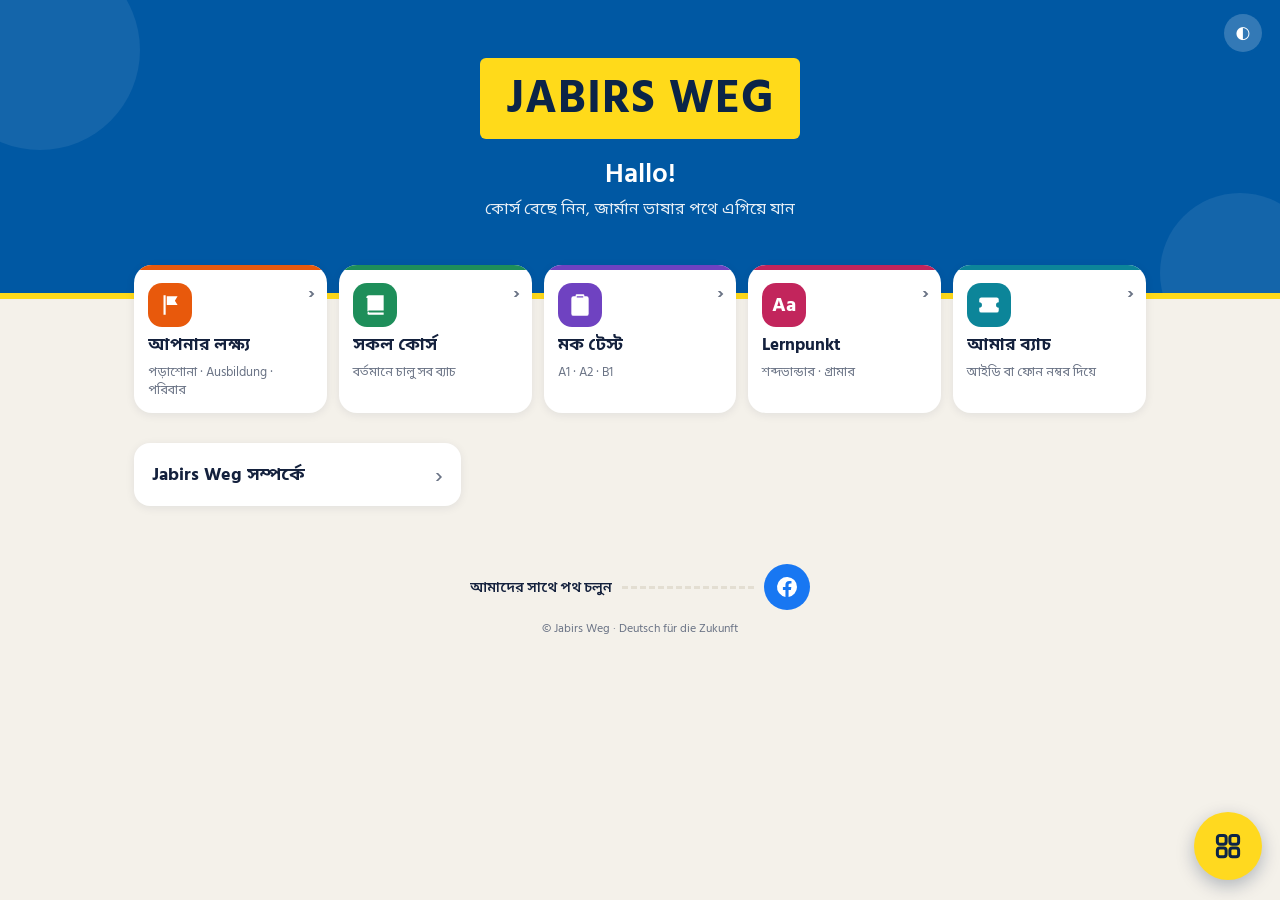
==== commit 46f5bab2: "Update index.html" ====
--- a/index.html
+++ b/index.html
@@ -4,12 +4,14 @@
 <meta charset="utf-8">
 <meta name="viewport" content="width=device-width, initial-scale=1, viewport-fit=cover">
 <title>Jabirs Weg</title>
+<script type="application/ld+json">{"@context":"https://schema.org","@type":"WebSite","name":"Jabirs Weg","alternateName":"Jabirs Weg","url":"https://www.jabirsweg.live/"}</script>
+<meta name="application-name" content="Jabirs Weg">
 <meta name="description" content="Deutsch für die Zukunft">
 <meta property="og:type" content="website">
 <meta property="og:site_name" content="Jabirs Weg">
 <meta property="og:title" content="Jabirs Weg">
 <meta property="og:description" content="Deutsch für die Zukunft">
-<meta property="og:url" content="https://jabirsweg.live/">
+<meta property="og:url" content="https://www.jabirsweg.live/">
 <meta property="og:image" content="https://jabirsweg.live/og.png">
 <meta property="og:image:type" content="image/png">
 <meta property="og:image:width" content="1200">
@@ -52,6 +54,7 @@
   <div id="hHome">
     <div class="brand">Jabirs Weg</div>
     <div class="hi" id="hi">Hallo!</div>
+    <p class="tag">কোর্স বেছে নিন, জার্মান ভাষার পথে এগিয়ে যান</p>
   </div>
   <div id="hCourse" class="hide">
     <div class="brand sm">Jabirs Weg</div>
@@ -71,11 +74,13 @@
 <main>
   <section id="home">
     <button id="myBtn" class="hide"></button>
-    <details class="card wide" id="aboutCard">
+    <div data-nosnippet>
+<details class="card wide" id="aboutCard">
       <summary><h2>Jabirs Weg সম্পর্কে</h2></summary>
       <p style="font-size:15px;line-height:1.7;margin:6px 0 0">Jabirs Weg মানে “জাবিরের পথ”। জার্মান ভাষা শেখার এই পথে আমরা সহজ বাংলায়, ধাপে ধাপে আপনার পাশে আছি। একদম শূন্য থেকে শুরু করে স্বাধীনভাবে কথা বলা ও লেখা পর্যন্ত, নিয়মিত ক্লাস আর অনুশীলনের মাধ্যমে।</p>
       <div class="abt"><span>ছোট ব্যাচ</span><span>বাংলায় সহজ ব্যাখ্যা</span><span>A1 থেকে B1</span></div>
     </details>
+</div>
   </section>
   <section id="list" class="hide">
     <div class="card wide" style="margin-top:14px"><h2>কোর্স বেছে নিন</h2><p class="sub">আপনার পছন্দের একটি কোর্স ট্যাপ করুন</p></div>
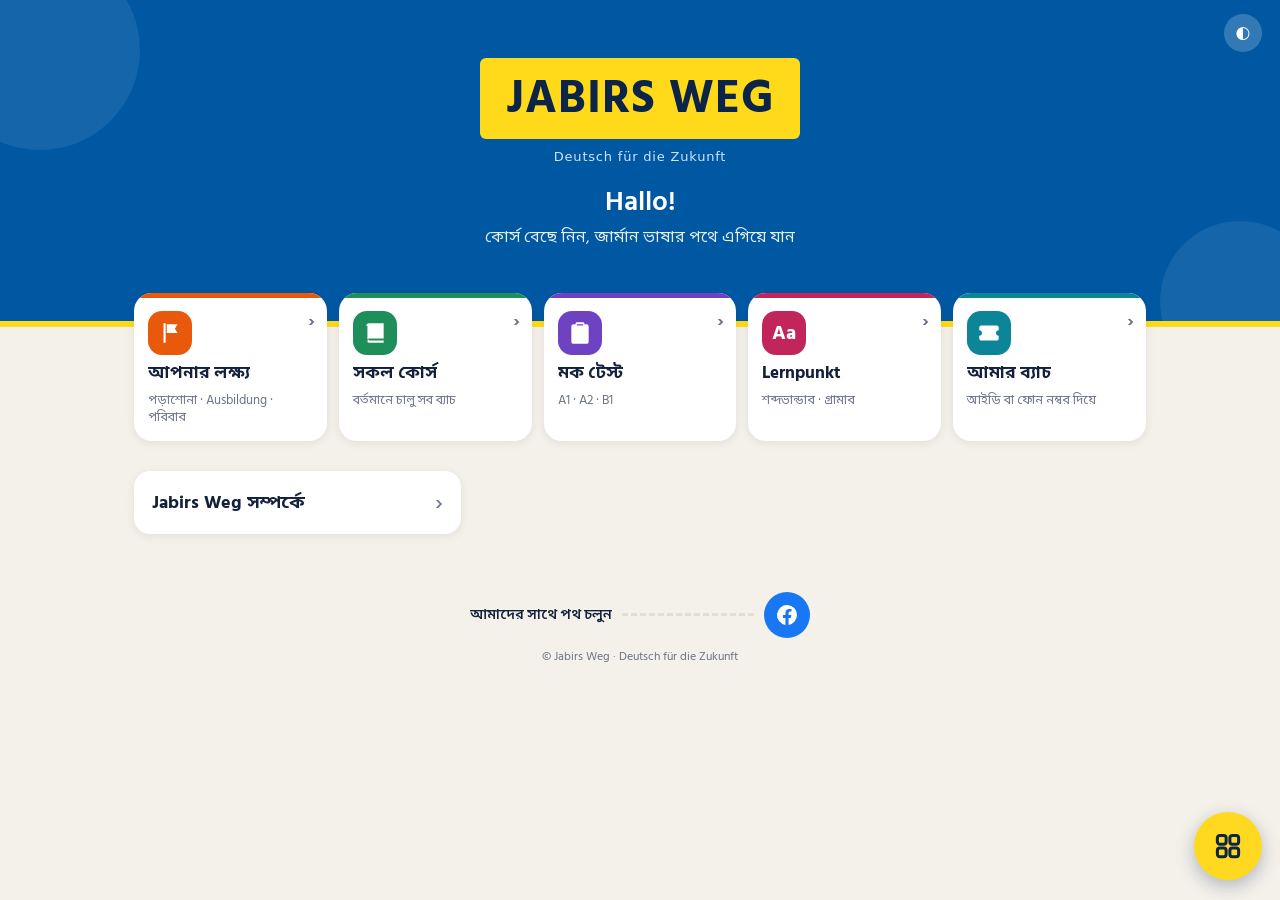
==== commit f55bbb3e: "Enhance SEO with data-nosnippet and footer updates Added data-nosnippet attribute to various section" ====
--- a/index.html
+++ b/index.html
@@ -4,8 +4,9 @@
 <meta charset="utf-8">
 <meta name="viewport" content="width=device-width, initial-scale=1, viewport-fit=cover">
 <title>Jabirs Weg</title>
-<script type="application/ld+json">{"@context":"https://schema.org","@type":"WebSite","name":"Jabirs Weg","alternateName":"Jabirs Weg","url":"https://www.jabirsweg.live/"}</script>
+<script type="application/ld+json">{"@context":"https://schema.org","@graph":[{"@type":"WebSite","@id":"https://www.jabirsweg.live/#website","name":"Jabirs Weg","alternateName":"Jabirs Weg","url":"https://www.jabirsweg.live/","inLanguage":"bn"},{"@type":"EducationalOrganization","@id":"https://www.jabirsweg.live/#org","name":"Jabirs Weg","url":"https://www.jabirsweg.live/","logo":"https://www.jabirsweg.live/icon-192.png","description":"Deutsch für die Zukunft","sameAs":["https://www.facebook.com/share/1PiMuePZN2/"]}]}</script>
 <meta name="application-name" content="Jabirs Weg">
+<link rel="canonical" href="https://www.jabirsweg.live/">
 <meta name="description" content="Deutsch für die Zukunft">
 <meta property="og:type" content="website">
 <meta property="og:site_name" content="Jabirs Weg">
@@ -34,12 +35,18 @@
 @keyframes jwin{from{opacity:0;transform:translateY(8px)}to{opacity:1;transform:none}}
 .jwa{animation:jwin .28s ease both}
 @media (prefers-reduced-motion:reduce){*,*:before,*:after{animation:none!important;transition:none!important;scroll-behavior:auto!important}}
+.slogan{position:relative;z-index:1;margin-top:8px;font-size:13px;font-weight:500;letter-spacing:.8px;color:#cfe3f7}
 #bk{display:none!important}@media (hover:hover) and (pointer:fine){#bk:not(.hide){display:inline-block!important}}
 main{animation:jwin .35s ease both}
 main>section:not(.hide){animation:jwin .28s ease both}
 </style>
 <script>try{var _t=localStorage.getItem('th');if(_t)document.documentElement.setAttribute('data-theme',_t)}catch(e){}
 function toggleTheme(){var d=document.documentElement,c=d.getAttribute('data-theme')||(matchMedia('(prefers-color-scheme:dark)').matches?'dark':'light'),n=c==='dark'?'light':'dark';d.setAttribute('data-theme',n);try{localStorage.setItem('th',n)}catch(e){}}</script>
+<link rel="manifest" href="manifest.webmanifest">
+<meta name="mobile-web-app-capable" content="yes">
+<meta name="apple-mobile-web-app-capable" content="yes">
+<meta name="apple-mobile-web-app-title" content="Jabirs Weg">
+<meta name="apple-mobile-web-app-status-bar-style" content="black-translucent">
 <link rel="icon" href="favicon.ico?v=1" sizes="any">
 <link rel="icon" type="image/png" sizes="192x192" href="icon-192.png?v=1">
 <link rel="apple-touch-icon" href="apple-touch-icon.png?v=1">
@@ -53,26 +60,27 @@
   <div class="top"><button id="bk" class="hide" onclick="go('')">← ফিরে যান</button><button id="thm" type="button" aria-label="ডার্ক মোড" onclick="toggleTheme()">◐</button></div>
   <div id="hHome">
     <div class="brand">Jabirs Weg</div>
+    <div class="slogan">Deutsch für die Zukunft</div>
     <div class="hi" id="hi">Hallo!</div>
     <p class="tag">কোর্স বেছে নিন, জার্মান ভাষার পথে এগিয়ে যান</p>
   </div>
-  <div id="hCourse" class="hide">
+  <div id="hCourse" class="hide" data-nosnippet>
     <div class="brand sm">Jabirs Weg</div>
     <div class="big" id="cBig"></div>
     <div class="hi" id="cTitle" style="margin-top:4px"></div>
     <p class="tag" id="cDesc"></p>
     <div id="cPrice" class="pricebadge hide"></div>
   </div>
-  <div id="hAdm" class="hide"><div class="brand sm">Jabirs Weg</div><div class="hi">Admin Panel</div></div>
-  <div id="hMy" class="hide"><div class="brand sm">Jabirs Weg</div><div class="hi" style="margin-top:12px">আমার ব্যাচ</div></div>
-  <div id="hList" class="hide"><div class="brand sm">Jabirs Weg</div><div class="hi" style="margin-top:12px">সকল কোর্স</div></div>
-  <div id="hGoal" class="hide"><div class="brand sm">Jabirs Weg</div><div class="hi" style="margin-top:12px">আপনার লক্ষ্য</div></div>
-  <div id="hMock" class="hide"><div class="brand sm">Jabirs Weg</div><div class="hi" style="margin-top:12px">মক টেস্ট</div></div>
-  <div id="hVocab" class="hide"><div class="brand sm">Jabirs Weg</div><div class="hi" style="margin-top:12px">ভোকাবুলারি</div></div>
+  <div id="hAdm" class="hide" data-nosnippet><div class="brand sm">Jabirs Weg</div><div class="hi">Admin Panel</div></div>
+  <div id="hMy" class="hide" data-nosnippet><div class="brand sm">Jabirs Weg</div><div class="hi" style="margin-top:12px">আমার ব্যাচ</div></div>
+  <div id="hList" class="hide" data-nosnippet><div class="brand sm">Jabirs Weg</div><div class="hi" style="margin-top:12px">সকল কোর্স</div></div>
+  <div id="hGoal" class="hide" data-nosnippet><div class="brand sm">Jabirs Weg</div><div class="hi" style="margin-top:12px">আপনার লক্ষ্য</div></div>
+  <div id="hMock" class="hide" data-nosnippet><div class="brand sm">Jabirs Weg</div><div class="hi" style="margin-top:12px">মক টেস্ট</div></div>
+  <div id="hVocab" class="hide" data-nosnippet><div class="brand sm">Jabirs Weg</div><div class="hi" style="margin-top:12px">ভোকাবুলারি</div></div>
 </div>
 <div class="stripe"></div>
 <main>
-  <section id="home">
+  <section id="home" data-nosnippet>
     <button id="myBtn" class="hide"></button>
     <div data-nosnippet>
 <details class="card wide" id="aboutCard">
@@ -82,19 +90,19 @@
     </details>
 </div>
   </section>
-  <section id="list" class="hide">
+  <section id="list" class="hide" data-nosnippet>
     <div class="card wide" style="margin-top:14px"><h2>কোর্স বেছে নিন</h2><p class="sub">আপনার পছন্দের একটি কোর্স ট্যাপ করুন</p></div>
     <div id="cards" style="display:contents"><div class="card wide"><p class="sub">লোড হচ্ছে…</p></div></div>
     <div class="card wide hide" id="chipCard"><div id="fsub0" style="display:flex;flex-wrap:wrap;gap:8px"></div></div>
     <div class="card wide hide" id="doneCard"><h2>সম্পন্ন কোর্স</h2><p class="sub">যে ব্যাচগুলো সফলভাবে শেষ হয়েছে</p><div id="doneList"></div></div>
   </section>
-  <section id="goal" class="hide">
+  <section id="goal" class="hide" data-nosnippet>
     <div class="card wide" id="pathCard" style="margin-top:14px"><h2>আপনার লক্ষ্য কী?</h2><p class="sub">লক্ষ্যটা বেছে নিন, পথের স্টেশনগুলো একে একে খুলে যাবে</p><div class="mv" id="mv"></div><div id="mvTxt"></div></div>
   </section>
-  <section id="mock" class="hide"><div id="mockBox"></div></section>
-  <section id="vocab" class="hide"><div id="vocabBox"></div></section>
-
-  <section id="course" class="hide">
+  <section id="mock" class="hide" data-nosnippet><div id="mockBox"></div></section>
+  <section id="vocab" class="hide" data-nosnippet><div id="vocabBox"></div></section>
+
+  <section id="course" class="hide" data-nosnippet>
     <div class="card">
       <div id="learnWrap"><h2>এই কোর্সে কী শিখবেন</h2><ul class="lrn" id="cList"></ul></div>
       <div id="cInfo"></div>
@@ -129,10 +137,10 @@
       <div class="card" style="text-align:center">
         <div>Willkommen! আমার আইডি</div>
         <div class="no2" id="okNo"></div>
-        <p class="sub">আইডিটা সংরক্ষণ করুন। পেমেন্ট নিশ্চিত হলে "আমার ব্যাচ" পেজে স্ট্যাটাস Paid হবে।</p>
-        <img id="tkImg" class="tkimg" alt="Ticket">
-        <div class="tools" style="justify-content:center"><button onclick="saveTicket()">টিকিট ডাউনলোড</button><button class="g hide" id="shBtn" onclick="shareTicket()">শেয়ার করুন</button></div>
-        <p class="sub" style="font-size:12px">ডাউনলোড না হলে ছবিটা চেপে ধরে সেভ করুন।</p>
+        <p class="sub">আইডিটা সংরক্ষণ করুন। পেমেন্ট নিশ্চিত হলে "আমার ব্যাচ" পেজ থেকে আপনার টিকিট নামাতে পারবেন।</p>
+        <img id="tkImg" class="tkimg" alt="Ticket" style="display:none">
+        <div class="tools" id="tkTools" style="justify-content:center;display:none"><button onclick="saveTicket()">টিকিট ডাউনলোড</button><button class="g hide" id="shBtn" onclick="shareTicket()">শেয়ার করুন</button></div>
+        <p class="sub" id="tkHelp" style="font-size:12px;display:none">ডাউনলোড না হলে ছবিটা চেপে ধরে সেভ করুন।</p>
         <button class="g w" onclick="copyNo()" id="cpBtn">আমার আইডি কপি করুন</button>
         <button class="w" onclick="go('my')">আমার ব্যাচ পেজ দেখুন →</button>
       </div>
@@ -143,7 +151,7 @@
     </div>
   </section>
 
-  <section id="my" class="hide">
+  <section id="my" class="hide" data-nosnippet>
     <div class="card" id="myLookup">
       <h2>আমার ব্যাচ দেখুন</h2>
       <p class="sub">আমার আইডি মনে না থাকলে মোবাইল নম্বর দিলেই হবে</p>
@@ -157,7 +165,7 @@
     </div>
   </section>
 
-  <section id="adm" class="hide">
+  <section id="adm" class="hide" data-nosnippet>
     <div class="card" id="loginCard">
       <h2>Admin Login</h2>
       <label class="f">ইমেইল<input class="t" id="ae" type="email" autocomplete="username"></label>
@@ -211,18 +219,19 @@
     </div>
   </section>
 </main>
-<footer><a class="fbw" href="https://www.facebook.com/share/1PiMuePZN2/" target="_blank" rel="noopener" aria-label="Facebook পেজে যান"><span>আমাদের সাথে পথ চলুন</span><i class="fbl"></i><span class="fb"><svg viewBox="0 0 24 24" width="24" height="24" fill="currentColor"><path d="M22 12a10 10 0 1 0-11.56 9.88v-6.99H7.9V12h2.54V9.8c0-2.5 1.49-3.89 3.78-3.89 1.09 0 2.24.2 2.24.2v2.46h-1.26c-1.24 0-1.63.77-1.63 1.56V12h2.78l-.44 2.89h-2.34v6.99A10 10 0 0 0 22 12z"/></svg></span></a><div>© Jabirs Weg · Deutsch für die Zukunft</div></footer>
+<footer><div data-nosnippet><a class="fbw" href="https://www.facebook.com/share/1PiMuePZN2/" target="_blank" rel="noopener" aria-label="Facebook পেজে যান"><span>আমাদের সাথে পথ চলুন</span><i class="fbl"></i><span class="fb"><svg viewBox="0 0 24 24" width="24" height="24" fill="currentColor"><path d="M22 12a10 10 0 1 0-11.56 9.88v-6.99H7.9V12h2.54V9.8c0-2.5 1.49-3.89 3.78-3.89 1.09 0 2.24.2 2.24.2v2.46h-1.26c-1.24 0-1.63.77-1.63 1.56V12h2.78l-.44 2.89h-2.34v6.99A10 10 0 0 0 22 12z"/></svg></span></a><div>© Jabirs Weg · Deutsch für die Zukunft</div></div></footer>
 <div id="dv" class="hide"><div id="dvh" class="dvh"></div><div id="dvb" class="dvb"></div><div id="dvn" class="dvn"></div></div>
 <script src="config.js"></script>
 <script>window.JW_V='5';</script>
 <script src="core.js?v=2"></script>
 <script src="courses.js?v=2"></script>
 <script src="goal.js?v=3"></script>
-<script src="ticket.js?v=3"></script>
+<script src="ticket.js?v=4"></script>
 <script src="payment.js?v=3"></script>
-<script src="my.js?v=3"></script>
+<script src="my.js?v=4"></script>
 <script src="home2.js?v=4"></script>
 <script src="boot.js?v=1"></script>
 <script src="nav.js?v=4"></script>
+<script src="pwa.js?v=1"></script>
 </body>
 </html>
